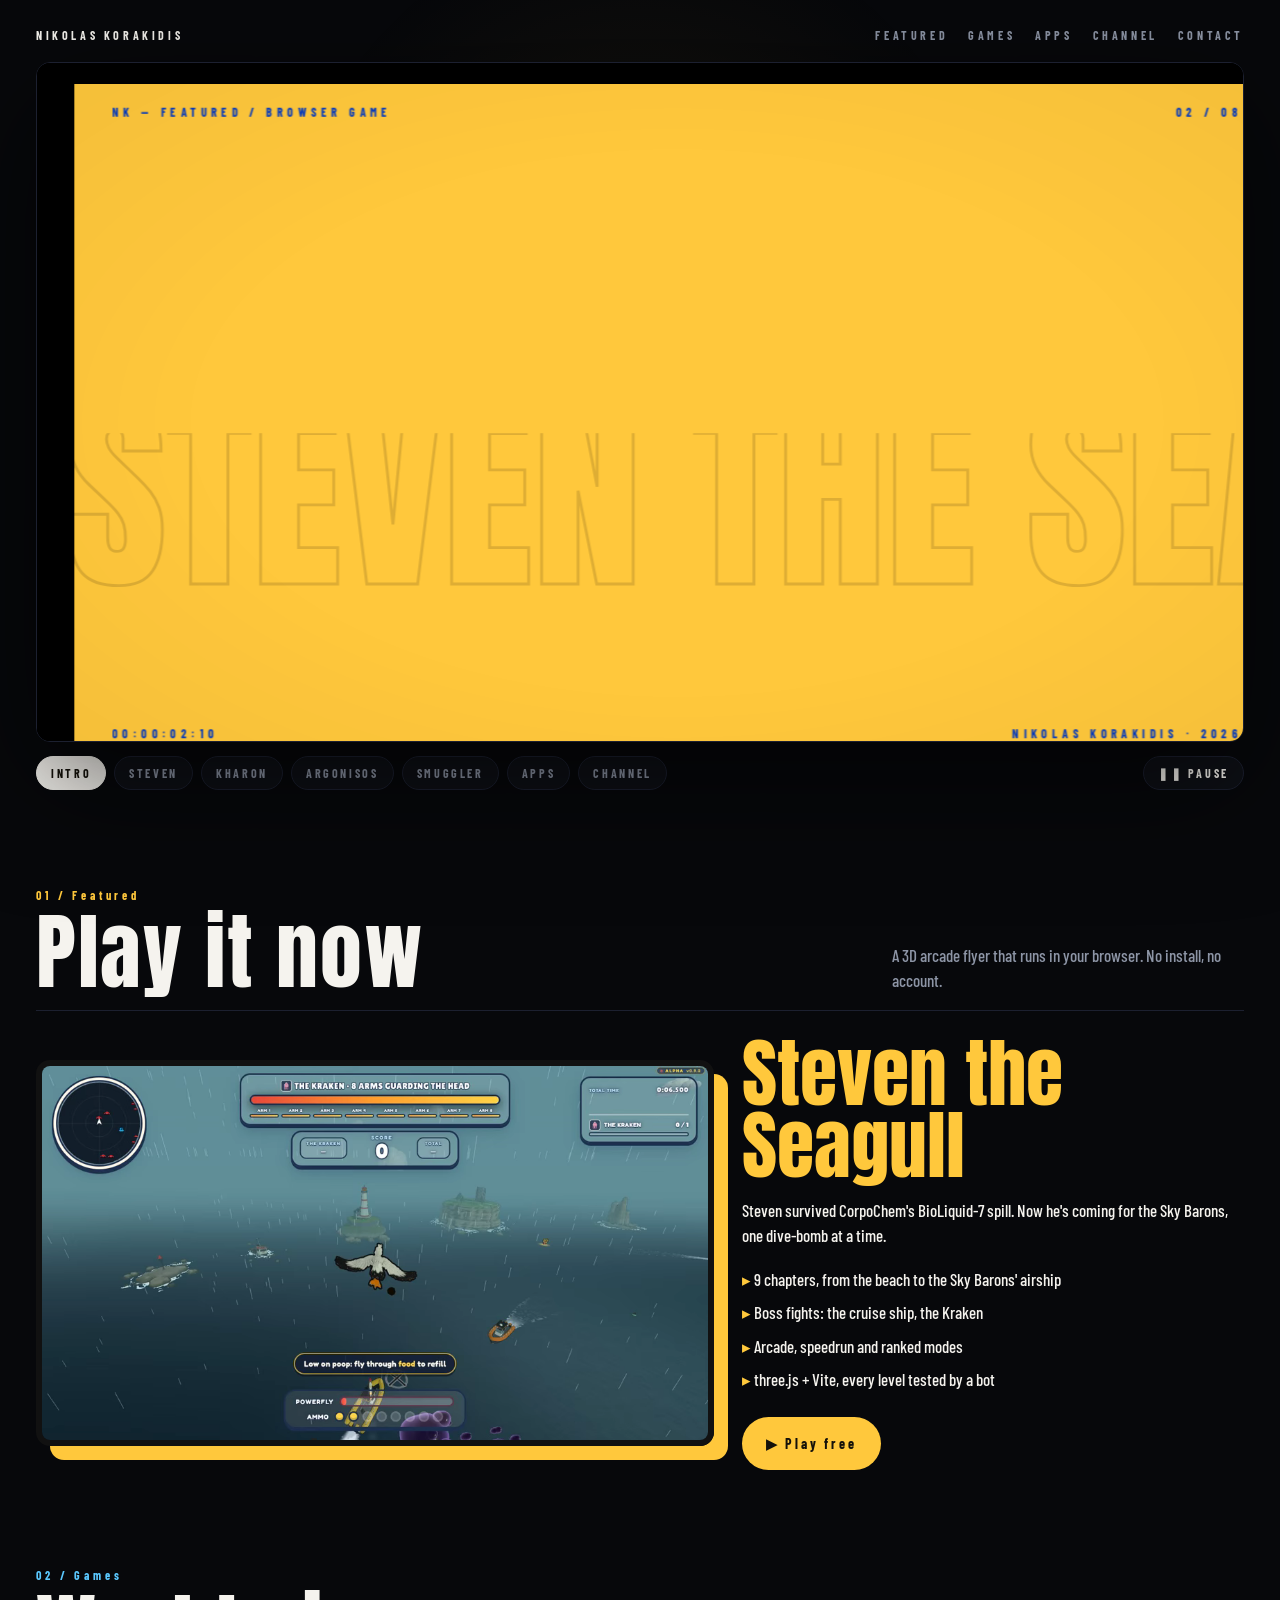
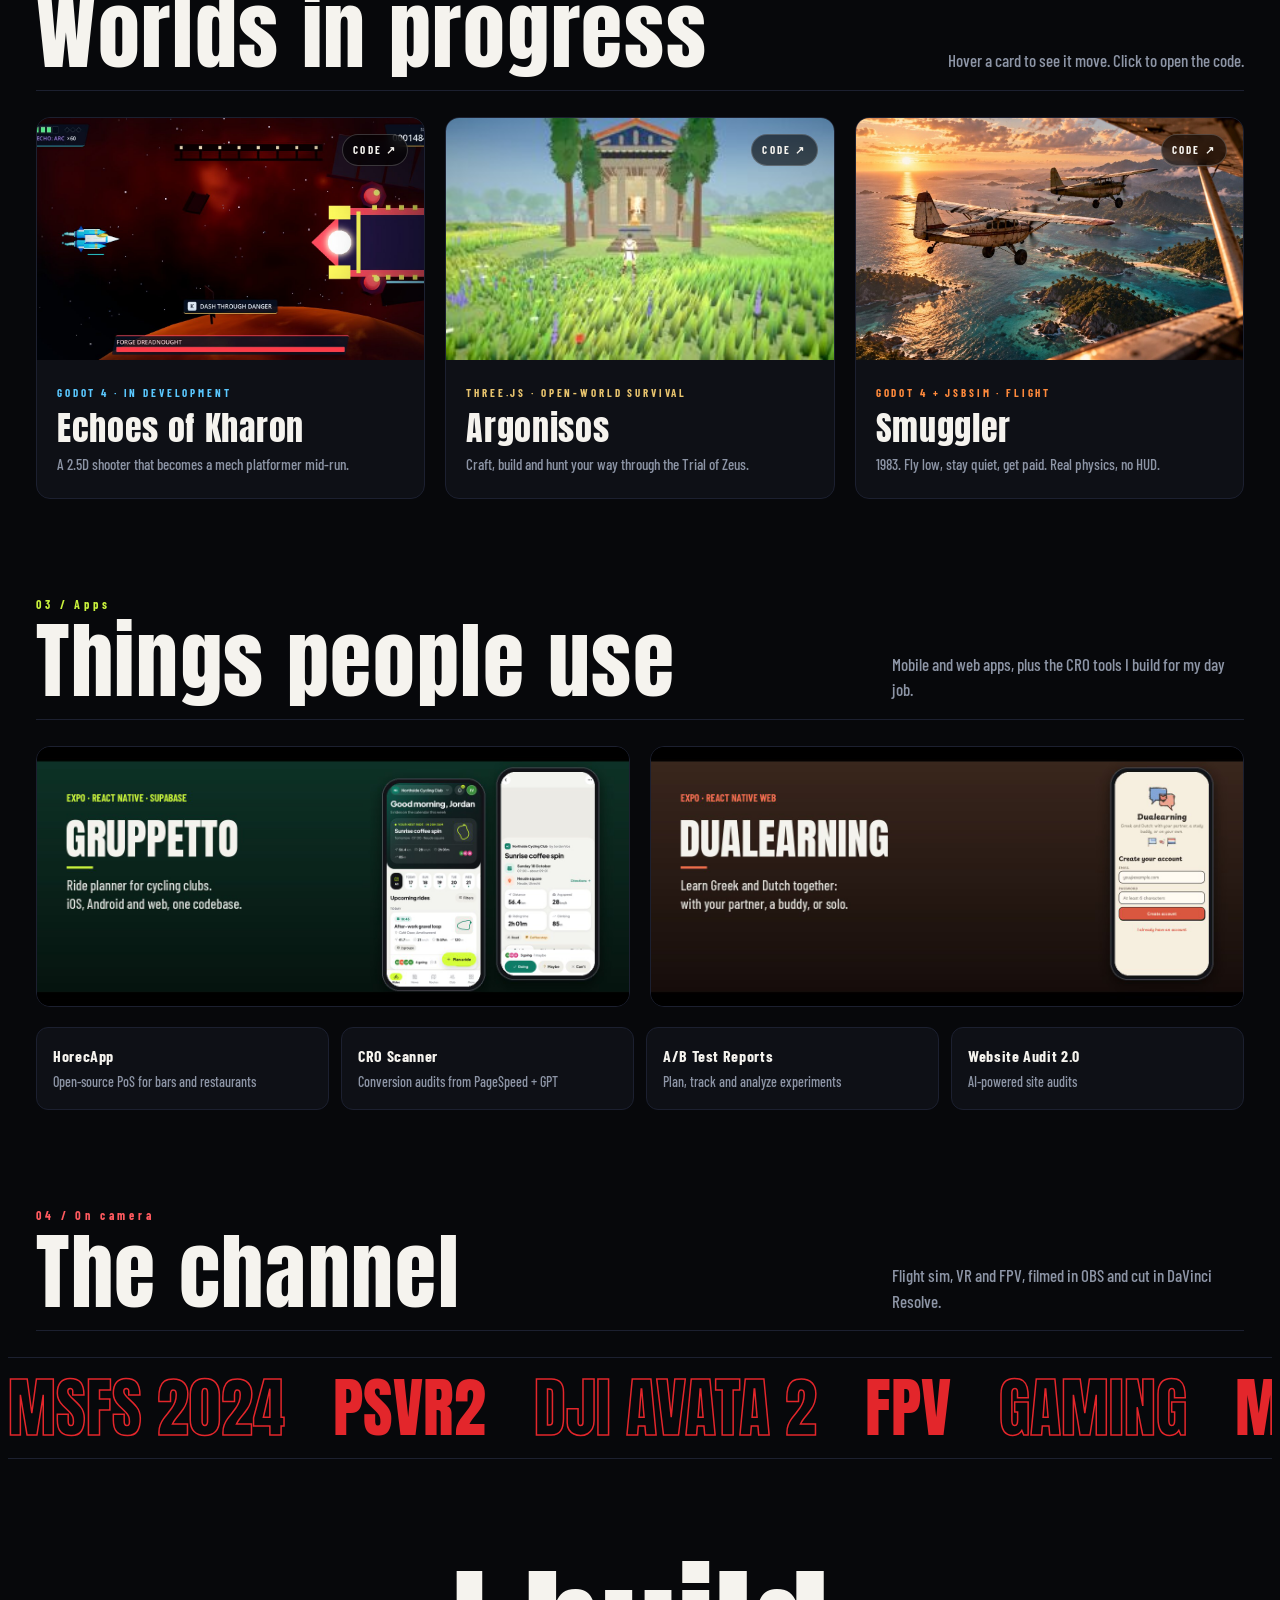
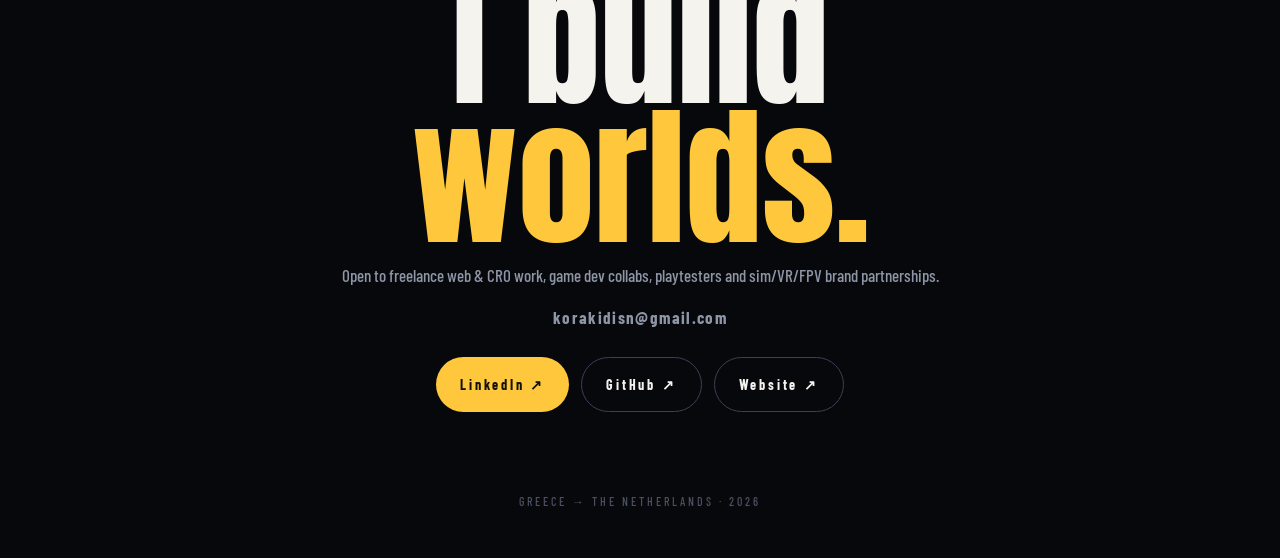
==== docs/index.html @ 77ebe97a "Add coded motion-graphics showreel and interactive portfolio site Co-Authored-By: Claude Opus 5.5 <n" ====
<!doctype html>
<html lang="en">
<meta name="viewport" content="width=device-width,initial-scale=1,viewport-fit=cover">
<meta charset="utf-8">
<title>Nikolas Korakidis</title>
<meta name="claude:viewport-fit-sides" content="cover">
<meta name="description" content="Games, apps and videos by Nikolas Korakidis: Steven the Seagull, Echoes of Kharon, Argonisos, Smuggler, Gruppetto.">
<style>
/* Layout: full-bleed showreel player, then a tilt-card grid of games, apps strip, channel, contact. One deliberate dark look. */
@font-face { font-family: Anton; src: url(media/anton.ttf); }
@font-face { font-family: Barlow; font-weight: 700; src: url(media/barlow700.ttf); }
@font-face { font-family: Barlow; font-weight: 500; src: url(media/barlow500.ttf); }
:root {
  --bg: #07080b; --panel: #0e1016; --line: #1c2030; --fg: #f5f3ee; --muted: #8d95a6; --gold: #ffc83c;
  --display: Anton, Impact, "Arial Narrow", sans-serif; --body: Barlow, "Helvetica Neue", Arial, sans-serif;
  color-scheme: dark;
}
* { box-sizing: border-box; }
html { background: var(--bg); }
body { background: var(--bg); color: var(--fg); font-family: var(--body); font-weight: 500; font-size: 17px; line-height: 1.5; overflow-x: hidden; }
a { color: inherit; }
.wrap { max-width: 1240px; margin: 0 auto; padding-left: max(16px, env(safe-area-inset-left, 0px)); padding-right: max(16px, env(safe-area-inset-right, 0px)); }
#spot { position: fixed; inset: 0; pointer-events: none; z-index: 0; background: radial-gradient(600px circle at var(--mx, 50%) var(--my, 30%), rgba(255, 200, 60, .07), transparent 60%); }
main { position: relative; z-index: 1; }

/* top bar */
.top { display: flex; justify-content: space-between; align-items: center; gap: 16px; padding-block: 18px; font-weight: 700; letter-spacing: .3em; font-size: 12px; text-transform: uppercase; }
.top nav { display: flex; gap: 20px; flex-wrap: wrap; }
.top nav a { text-decoration: none; color: var(--muted); }
.top nav a:hover, .top nav a:focus-visible { color: var(--fg); }

/* player */
.player { position: relative; aspect-ratio: 16 / 9; max-width: 100%; border-radius: 14px; overflow: hidden; background: #000; border: 1px solid var(--line); box-shadow: 0 40px 120px rgba(0, 0, 0, .6); }
.player iframe { position: absolute; inset: 0; width: 100%; height: 100%; border: 0; }
.chapters { display: flex; flex-wrap: wrap; gap: 8px; margin-top: 14px; align-items: center; }
.chapters button { font: 700 12px/1 var(--body); letter-spacing: .22em; text-transform: uppercase; color: var(--muted); background: var(--panel); border: 1px solid var(--line); border-radius: 30px; padding: 10px 14px; cursor: pointer; transition: color .2s, border-color .2s, background .2s; }
.chapters button:hover, .chapters button:focus-visible { color: var(--fg); border-color: #3a4156; outline: none; }
.chapters button[aria-current="true"] { color: #14110a; background: var(--c, var(--gold)); border-color: var(--c, var(--gold)); }
.chapters .pp { margin-left: auto; color: var(--fg); }

/* section heads */
.head { display: flex; align-items: end; justify-content: space-between; gap: 16px; flex-wrap: wrap; margin: 96px 0 26px; border-bottom: 1px solid var(--line); padding-bottom: 16px; }
.head small { display: block; color: var(--c); font-weight: 700; letter-spacing: .32em; font-size: 12px; }
.head h2 { font: 400 clamp(44px, 7vw, 84px)/1 var(--display); letter-spacing: .02em; margin: 6px 0 0; text-wrap: balance; }
.head p { color: var(--muted); max-width: 44ch; margin: 0; }

/* featured */
.feat { display: grid; grid-template-columns: 1.35fr 1fr; gap: 28px; align-items: center; }
.feat > * { min-width: 0; }
.feat video { width: 100%; border-radius: 14px; border: 6px solid #111; box-shadow: 14px 14px 0 var(--gold); display: block; }
.feat h3 { font: 400 clamp(48px, 6vw, 76px)/.95 var(--display); margin: 0 0 14px; color: var(--gold); }
.feat ul { padding: 0; margin: 18px 0 24px; list-style: none; display: grid; gap: 8px; }
.feat li::before { content: "▸ "; color: var(--gold); }
.cta { display: inline-flex; align-items: center; gap: 12px; text-decoration: none; background: var(--gold); color: #14110a; font-weight: 700; letter-spacing: .2em; font-size: 14px; padding: 16px 24px; border-radius: 40px; transition: transform .2s, box-shadow .2s; }
.cta:hover, .cta:focus-visible { transform: translateY(-2px); box-shadow: 0 10px 30px rgba(255, 200, 60, .35); outline: none; }
.cta.ghost { background: transparent; color: var(--fg); border: 1px solid #3a4156; }

/* tilt cards */
.grid { display: grid; grid-template-columns: repeat(3, 1fr); gap: 20px; perspective: 1200px; }
.card { position: relative; display: block; text-decoration: none; border-radius: 14px; overflow: hidden; background: var(--panel); border: 1px solid var(--line); transform-style: preserve-3d; transition: transform .15s ease-out, border-color .3s; min-width: 0; }
.card:hover, .card:focus-visible { border-color: var(--c); outline: none; }
.card .media { position: relative; aspect-ratio: 16 / 10; overflow: hidden; }
.card .media img { position: absolute; inset: 0; width: 100%; height: 100%; object-fit: cover; transition: opacity .4s, transform .6s; }
.card .media .anim { opacity: 0; }
.card:hover .media .anim, .card:focus-visible .media .anim { opacity: 1; }
.card:hover .media img, .card:focus-visible .media img { transform: scale(1.04); }
.card .glare { position: absolute; inset: 0; pointer-events: none; background: radial-gradient(400px circle at var(--gx, 50%) var(--gy, 0%), rgba(255, 255, 255, .14), transparent 50%); opacity: 0; transition: opacity .3s; }
.card:hover .glare { opacity: 1; }
.card .body { padding: 18px 20px 22px; transform: translateZ(30px); }
.card small { color: var(--c); font-weight: 700; letter-spacing: .26em; font-size: 11px; text-transform: uppercase; }
.card h3 { font: 400 34px/1 var(--display); margin: 8px 0 8px; letter-spacing: .02em; }
.card p { margin: 0; color: var(--muted); font-size: 15px; }
.card .go { position: absolute; right: 16px; top: 16px; background: rgba(0, 0, 0, .6); border: 1px solid rgba(255, 255, 255, .2); color: var(--fg); font-weight: 700; font-size: 11px; letter-spacing: .2em; padding: 7px 10px; border-radius: 20px; backdrop-filter: blur(6px); }

/* apps */
.apps { display: grid; grid-template-columns: 1fr 1fr; gap: 20px; }
.app { border-radius: 14px; overflow: hidden; border: 1px solid var(--line); text-decoration: none; display: block; transition: transform .3s, border-color .3s; min-width: 0; }
.app:hover, .app:focus-visible { transform: translateY(-4px); border-color: var(--c); outline: none; }
.app img { width: 100%; display: block; }
.tools { margin-top: 20px; display: grid; grid-template-columns: repeat(4, 1fr); gap: 12px; }
.tool { padding: 16px; border: 1px solid var(--line); border-radius: 12px; background: var(--panel); text-decoration: none; transition: border-color .3s; min-width: 0; }
.tool:hover, .tool:focus-visible { border-color: #c8f03c; outline: none; }
.tool b { display: block; font-size: 16px; letter-spacing: .04em; }
.tool span { color: var(--muted); font-size: 14px; }

/* channel */
.ticker { overflow: hidden; border-block: 1px solid var(--line); padding-block: 18px; }
.ticker div { display: flex; gap: 48px; width: max-content; animation: tick 22s linear infinite; font: 400 64px/1 var(--display); color: transparent; -webkit-text-stroke: 1.5px #e3262b; }
.ticker span:nth-child(even) { color: #e3262b; -webkit-text-stroke: 0; }
@keyframes tick { to { transform: translateX(-50%); } }

/* contact */
.end { text-align: center; padding-block: 110px 80px; }
.end h2 { font: 400 clamp(64px, 12vw, 160px)/.9 var(--display); margin: 0; }
.end h2 span { color: var(--gold); }
.end p { color: var(--muted); }
.end .row { display: flex; gap: 12px; justify-content: center; flex-wrap: wrap; margin-top: 26px; }
.mail { user-select: all; font-weight: 700; letter-spacing: .08em; }
footer { color: #4a5163; font-size: 12px; letter-spacing: .25em; text-align: center; padding-block: 0 40px; text-transform: uppercase; }

@media (max-width: 900px) { .feat, .apps { grid-template-columns: 1fr; } .grid { grid-template-columns: 1fr 1fr; } .tools { grid-template-columns: 1fr 1fr; } }
@media (max-width: 560px) { .grid { grid-template-columns: 1fr; } .top nav { display: none; } .chapters .pp { margin-left: 0; } }
@media (prefers-reduced-motion: reduce) { .ticker div { animation: none; } .card { transition: none; } }
</style>

<div id="spot"></div>
<main>
  <div class="wrap">
    <header class="top"><span>Nikolas Korakidis</span>
      <nav><a href="#featured">Featured</a><a href="#games">Games</a><a href="#apps">Apps</a><a href="#channel">Channel</a><a href="#contact">Contact</a></nav>
    </header>

    <div class="player"><iframe id="reel" src="reel.html" title="Showreel" allow="autoplay"></iframe></div>
    <div class="chapters" id="chapters">
      <button data-k="intro" style="--c:#f5f3ee">Intro</button>
      <button data-k="steven" style="--c:#ffc83c">Steven</button>
      <button data-k="kharon" style="--c:#5ac8ff">Kharon</button>
      <button data-k="argo" style="--c:#e8c46e">Argonisos</button>
      <button data-k="smug" style="--c:#ff8a3c">Smuggler</button>
      <button data-k="apps" style="--c:#c8f03c">Apps</button>
      <button data-k="creator" style="--c:#ff5a5f">Channel</button>
      <button class="pp" id="pp">❚❚ Pause</button>
    </div>

    <section id="featured">
      <div class="head" style="--c:#ffc83c"><div><small>01 / Featured</small><h2>Play it now</h2></div><p>A 3D arcade flyer that runs in your browser. No install, no account.</p></div>
      <div class="feat">
        <video src="media/st-kraken.webm" autoplay muted loop playsinline poster="media/steven-og.jpg"></video>
        <div>
          <h3>Steven the Seagull</h3>
          <p>Steven survived CorpoChem's BioLiquid-7 spill. Now he's coming for the Sky Barons, one dive-bomb at a time.</p>
          <ul><li>9 chapters, from the beach to the Sky Barons' airship</li><li>Boss fights: the cruise ship, the Kraken</li><li>Arcade, speedrun and ranked modes</li><li>three.js + Vite, every level tested by a bot</li></ul>
          <a class="cta" href="https://steventheseagull.com" target="_blank" rel="noopener">▶ Play free</a>
        </div>
      </div>
    </section>

    <section id="games">
      <div class="head" style="--c:#5ac8ff"><div><small>02 / Games</small><h2>Worlds in progress</h2></div><p>Hover a card to see it move. Click to open the code.</p></div>
      <div class="grid">
        <a class="card" style="--c:#5ac8ff" href="https://github.com/NikolasKorakidis/Mecha-Techa-Soldier" target="_blank" rel="noopener">
          <div class="media"><img src="media/08_boss2.jpg" alt="Echoes of Kharon boss fight"><img class="anim" src="media/motion-kharon.webp" alt="" loading="lazy"><span class="go">CODE ↗</span></div>
          <div class="body"><small>Godot 4 · in development</small><h3>Echoes of Kharon</h3><p>A 2.5D shooter that becomes a mech platformer mid-run.</p></div><div class="glare"></div></a>
        <a class="card" style="--c:#e8c46e" href="https://github.com/NikolasKorakidis/argonisos" target="_blank" rel="noopener">
          <div class="media"><img src="media/temple.jpg" alt="Argonisos temple"><img class="anim" src="media/motion-argonisos.webp" alt="" loading="lazy"><span class="go">CODE ↗</span></div>
          <div class="body"><small>three.js · open-world survival</small><h3>Argonisos</h3><p>Craft, build and hunt your way through the Trial of Zeus.</p></div><div class="glare"></div></a>
        <a class="card" style="--c:#ff8a3c" href="https://github.com/NikolasKorakidis/smuggler" target="_blank" rel="noopener">
          <div class="media"><img src="media/formation-sunset.jpg" alt="Smuggler formation at sunset"><img class="anim" src="media/motion-smuggler.webp" alt="" loading="lazy"><span class="go">CODE ↗</span></div>
          <div class="body"><small>Godot 4 + JSBSim · flight</small><h3>Smuggler</h3><p>1983. Fly low, stay quiet, get paid. Real physics, no HUD.</p></div><div class="glare"></div></a>
      </div>
    </section>

    <section id="apps">
      <div class="head" style="--c:#c8f03c"><div><small>03 / Apps</small><h2>Things people use</h2></div><p>Mobile and web apps, plus the CRO tools I build for my day job.</p></div>
      <div class="apps">
        <a class="app" style="--c:#c8f03c" href="https://nikolaskorakidis.github.io/gruppetto/" target="_blank" rel="noopener"><img src="media/app-gruppetto.jpg" alt="Gruppetto: ride planner for cycling clubs"></a>
        <a class="app" style="--c:#f06e50" href="https://github.com/NikolasKorakidis/dualearning-web" target="_blank" rel="noopener"><img src="media/app-dualearning.jpg" alt="Dualearning: learn Greek and Dutch together"></a>
      </div>
      <div class="tools">
        <a class="tool" href="https://github.com/NikolasKorakidis/HorecApp-Restaurant-Manager-FrontEnd" target="_blank" rel="noopener"><b>HorecApp</b><span>Open-source PoS for bars and restaurants</span></a>
        <a class="tool" href="https://github.com/NikolasKorakidis/cro-scanner" target="_blank" rel="noopener"><b>CRO Scanner</b><span>Conversion audits from PageSpeed + GPT</span></a>
        <a class="tool" href="https://github.com/NikolasKorakidis/abtestreport" target="_blank" rel="noopener"><b>A/B Test Reports</b><span>Plan, track and analyze experiments</span></a>
        <a class="tool" href="https://github.com/NikolasKorakidis/Website-Audit-2.0" target="_blank" rel="noopener"><b>Website Audit 2.0</b><span>AI-powered site audits</span></a>
      </div>
    </section>

    <section id="channel">
      <div class="head" style="--c:#ff5a5f"><div><small>04 / On camera</small><h2>The channel</h2></div><p>Flight sim, VR and FPV, filmed in OBS and cut in DaVinci Resolve.</p></div>
    </section>
  </div>
  <div class="ticker" aria-hidden="true"><div><span>MSFS 2024</span><span>PSVR2</span><span>DJI AVATA 2</span><span>FPV</span><span>GAMING</span><span>MSFS 2024</span><span>PSVR2</span><span>DJI AVATA 2</span><span>FPV</span><span>GAMING</span></div></div>

  <section id="contact" class="end wrap">
    <h2>I build<br><span>worlds.</span></h2>
    <p>Open to freelance web &amp; CRO work, game dev collabs, playtesters and sim/VR/FPV brand partnerships.</p>
    <p class="mail">korakidisn@gmail.com</p>
    <div class="row">
      <a class="cta" href="https://www.linkedin.com/in/nikolaskorakidis" target="_blank" rel="noopener">LinkedIn ↗</a>
      <a class="cta ghost" href="https://github.com/NikolasKorakidis" target="_blank" rel="noopener">GitHub ↗</a>
      <a class="cta ghost" href="https://nikolaskorakidis.com" target="_blank" rel="noopener">Website ↗</a>
    </div>
  </section>
  <footer>Greece → the Netherlands · 2026</footer>
</main>

<script>
// Cursor spotlight
addEventListener('pointermove', (e) => { document.documentElement.style.setProperty('--mx', e.clientX + 'px'); document.documentElement.style.setProperty('--my', e.clientY + 'px'); });

// 3D tilt + glare on game cards (mouse only; touch keeps them flat)
const still = matchMedia('(prefers-reduced-motion: reduce)').matches;
document.querySelectorAll('.card').forEach((c) => {
  c.addEventListener('pointermove', (e) => {
    if (e.pointerType !== 'mouse' || still) return;
    const r = c.getBoundingClientRect(), x = (e.clientX - r.left) / r.width, y = (e.clientY - r.top) / r.height;
    c.style.transform = `rotateY(${(x - .5) * 14}deg) rotateX(${(.5 - y) * 12}deg) translateZ(10px)`;
    c.style.setProperty('--gx', x * 100 + '%'); c.style.setProperty('--gy', y * 100 + '%');
  });
  c.addEventListener('pointerleave', () => { c.style.transform = ''; });
});

// Showreel chapter controls (the reel posts back which scene is on screen)
const reel = document.getElementById('reel').contentWindow, btns = document.querySelectorAll('#chapters [data-k]');
btns.forEach((b) => b.addEventListener('click', () => reel.postMessage({ jump: b.dataset.k }, '*')));
document.getElementById('pp').addEventListener('click', () => reel.postMessage({ toggle: true }, '*'));
addEventListener('message', (e) => {
  if (e.data?.scene) btns.forEach((b) => b.setAttribute('aria-current', String(b.dataset.k === e.data.scene || (e.data.scene === 'end' && b.dataset.k === 'intro'))));
  if (typeof e.data?.paused === 'boolean') document.getElementById('pp').textContent = e.data.paused ? '▶ Play' : '❚❚ Pause';
});
</script>
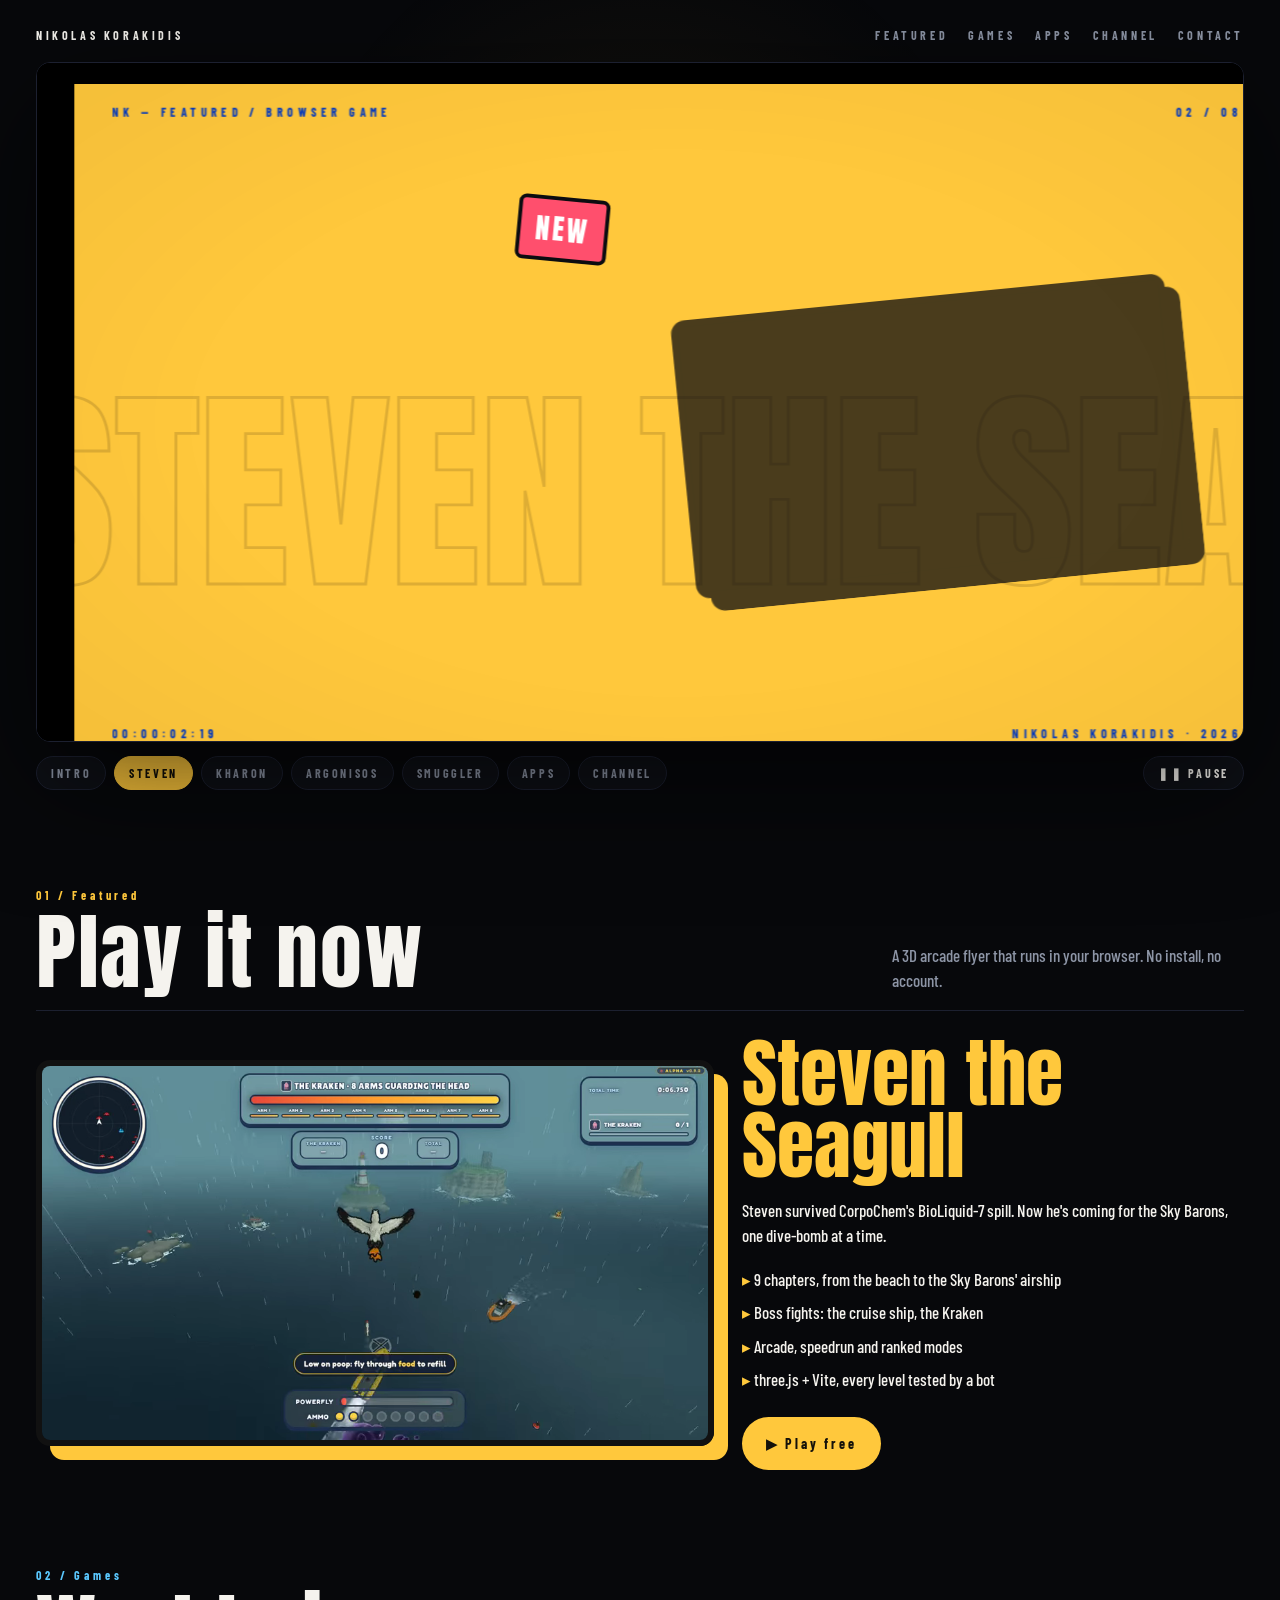
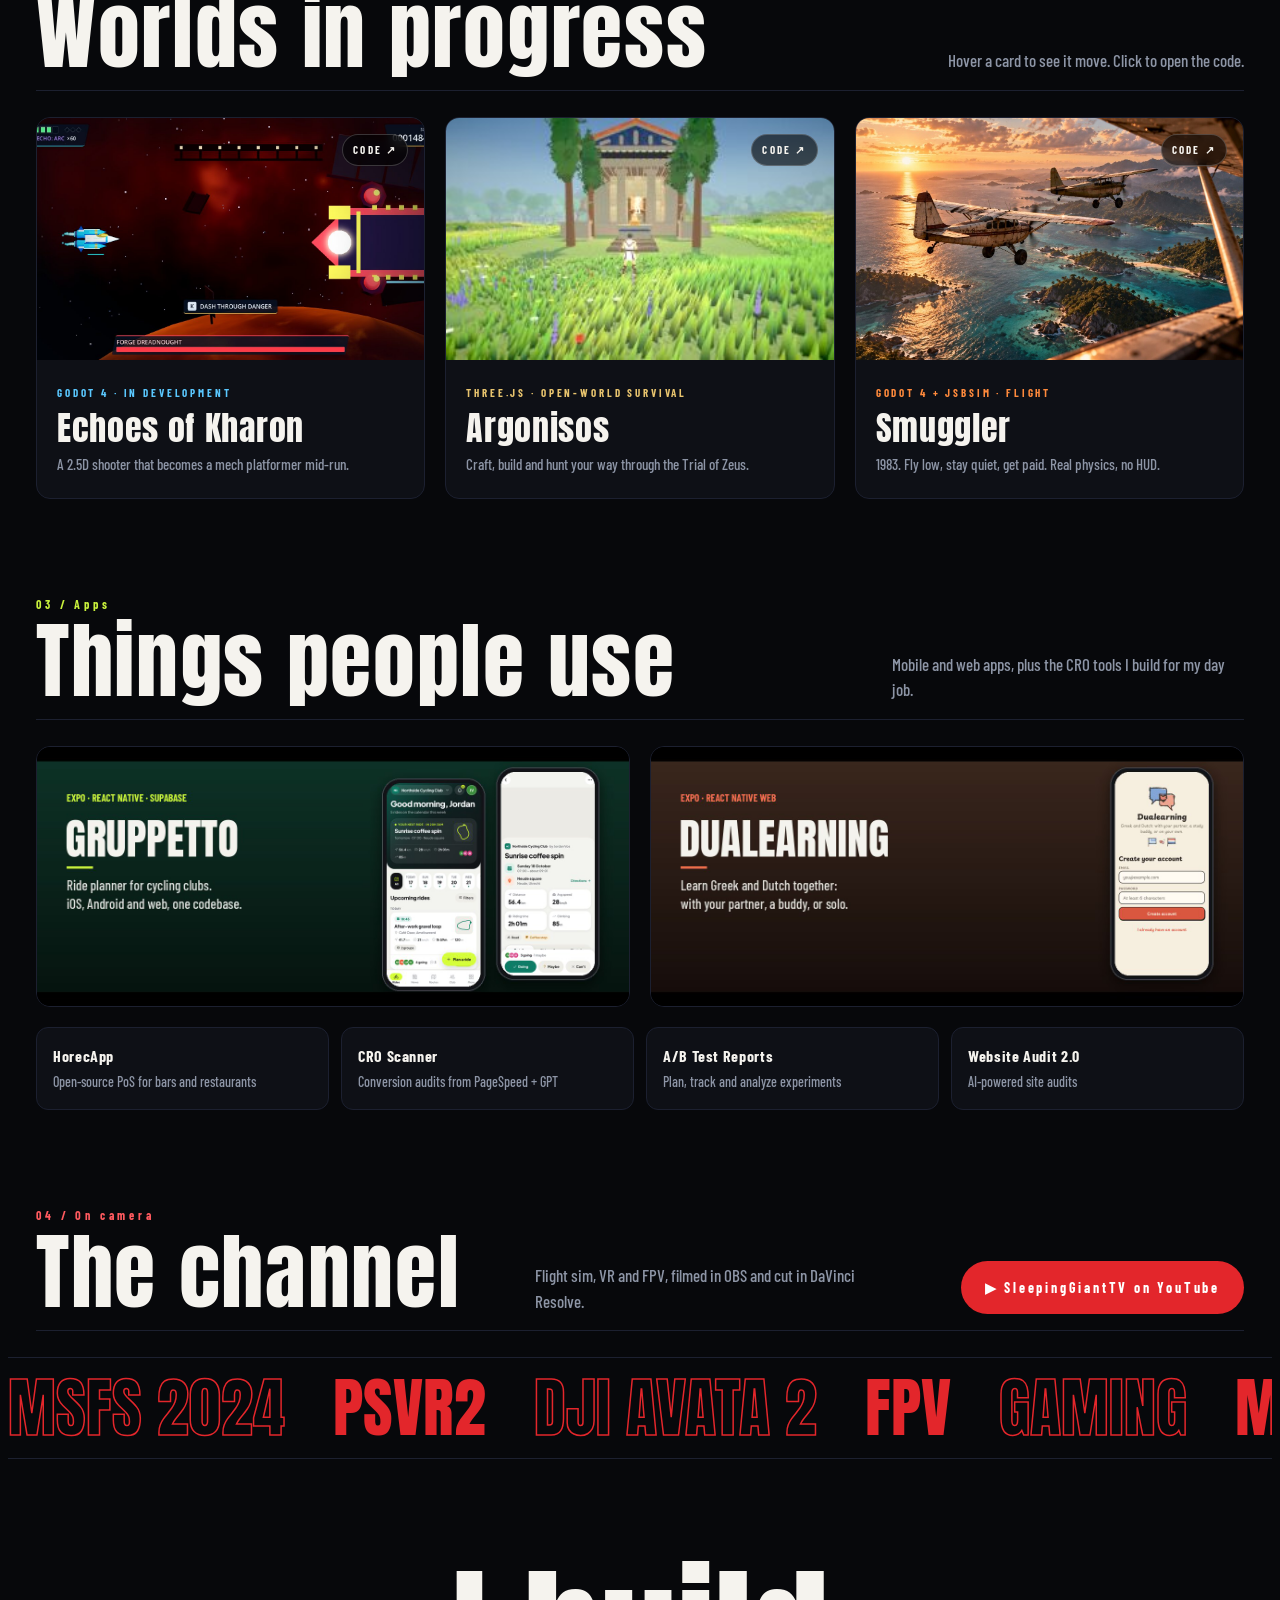
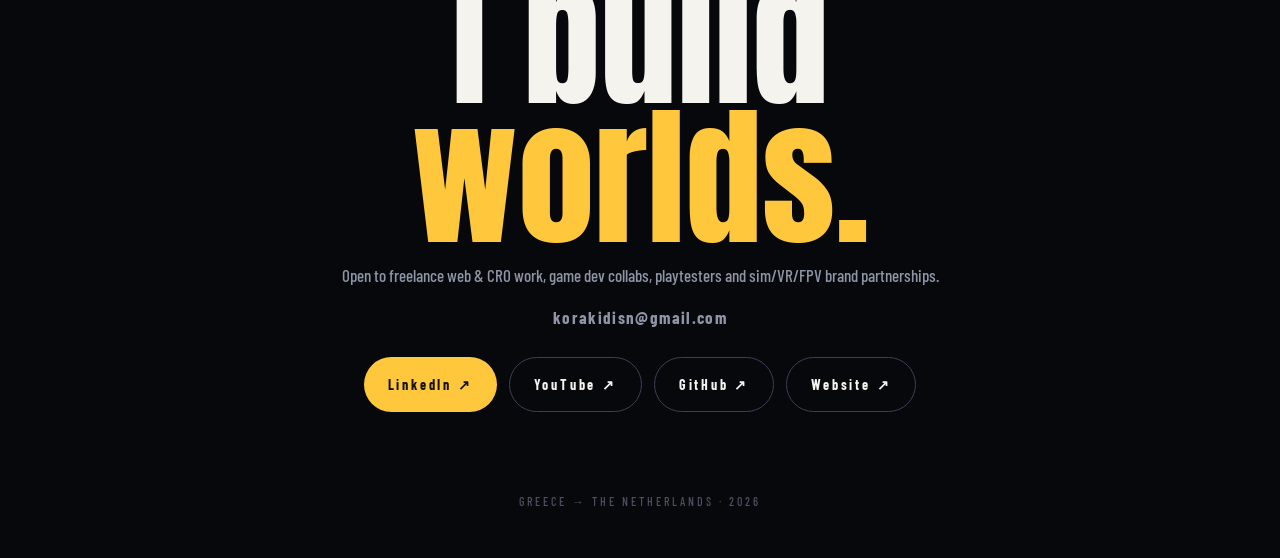
==== commit 8dd8eedb: "Add YouTube channel (SleepingGiantTV) Co-Authored-By: Claude Opus 5.5 <noreply@anthropic.com> Claude" ====
--- a/docs/index.html
+++ b/docs/index.html
@@ -165,7 +165,7 @@
     </section>
 
     <section id="channel">
-      <div class="head" style="--c:#ff5a5f"><div><small>04 / On camera</small><h2>The channel</h2></div><p>Flight sim, VR and FPV, filmed in OBS and cut in DaVinci Resolve.</p></div>
+      <div class="head" style="--c:#ff5a5f"><div><small>04 / On camera</small><h2>The channel</h2></div><p>Flight sim, VR and FPV, filmed in OBS and cut in DaVinci Resolve.</p><a class="cta" style="background:#e3262b;color:#fff" href="https://www.youtube.com/@sleepinggianttv" target="_blank" rel="noopener">▶ SleepingGiantTV on YouTube</a></div>
     </section>
   </div>
   <div class="ticker" aria-hidden="true"><div><span>MSFS 2024</span><span>PSVR2</span><span>DJI AVATA 2</span><span>FPV</span><span>GAMING</span><span>MSFS 2024</span><span>PSVR2</span><span>DJI AVATA 2</span><span>FPV</span><span>GAMING</span></div></div>
@@ -176,6 +176,7 @@
     <p class="mail">korakidisn@gmail.com</p>
     <div class="row">
       <a class="cta" href="https://www.linkedin.com/in/nikolaskorakidis" target="_blank" rel="noopener">LinkedIn ↗</a>
+      <a class="cta ghost" href="https://www.youtube.com/@sleepinggianttv" target="_blank" rel="noopener">YouTube ↗</a>
       <a class="cta ghost" href="https://github.com/NikolasKorakidis" target="_blank" rel="noopener">GitHub ↗</a>
       <a class="cta ghost" href="https://nikolaskorakidis.com" target="_blank" rel="noopener">Website ↗</a>
     </div>
